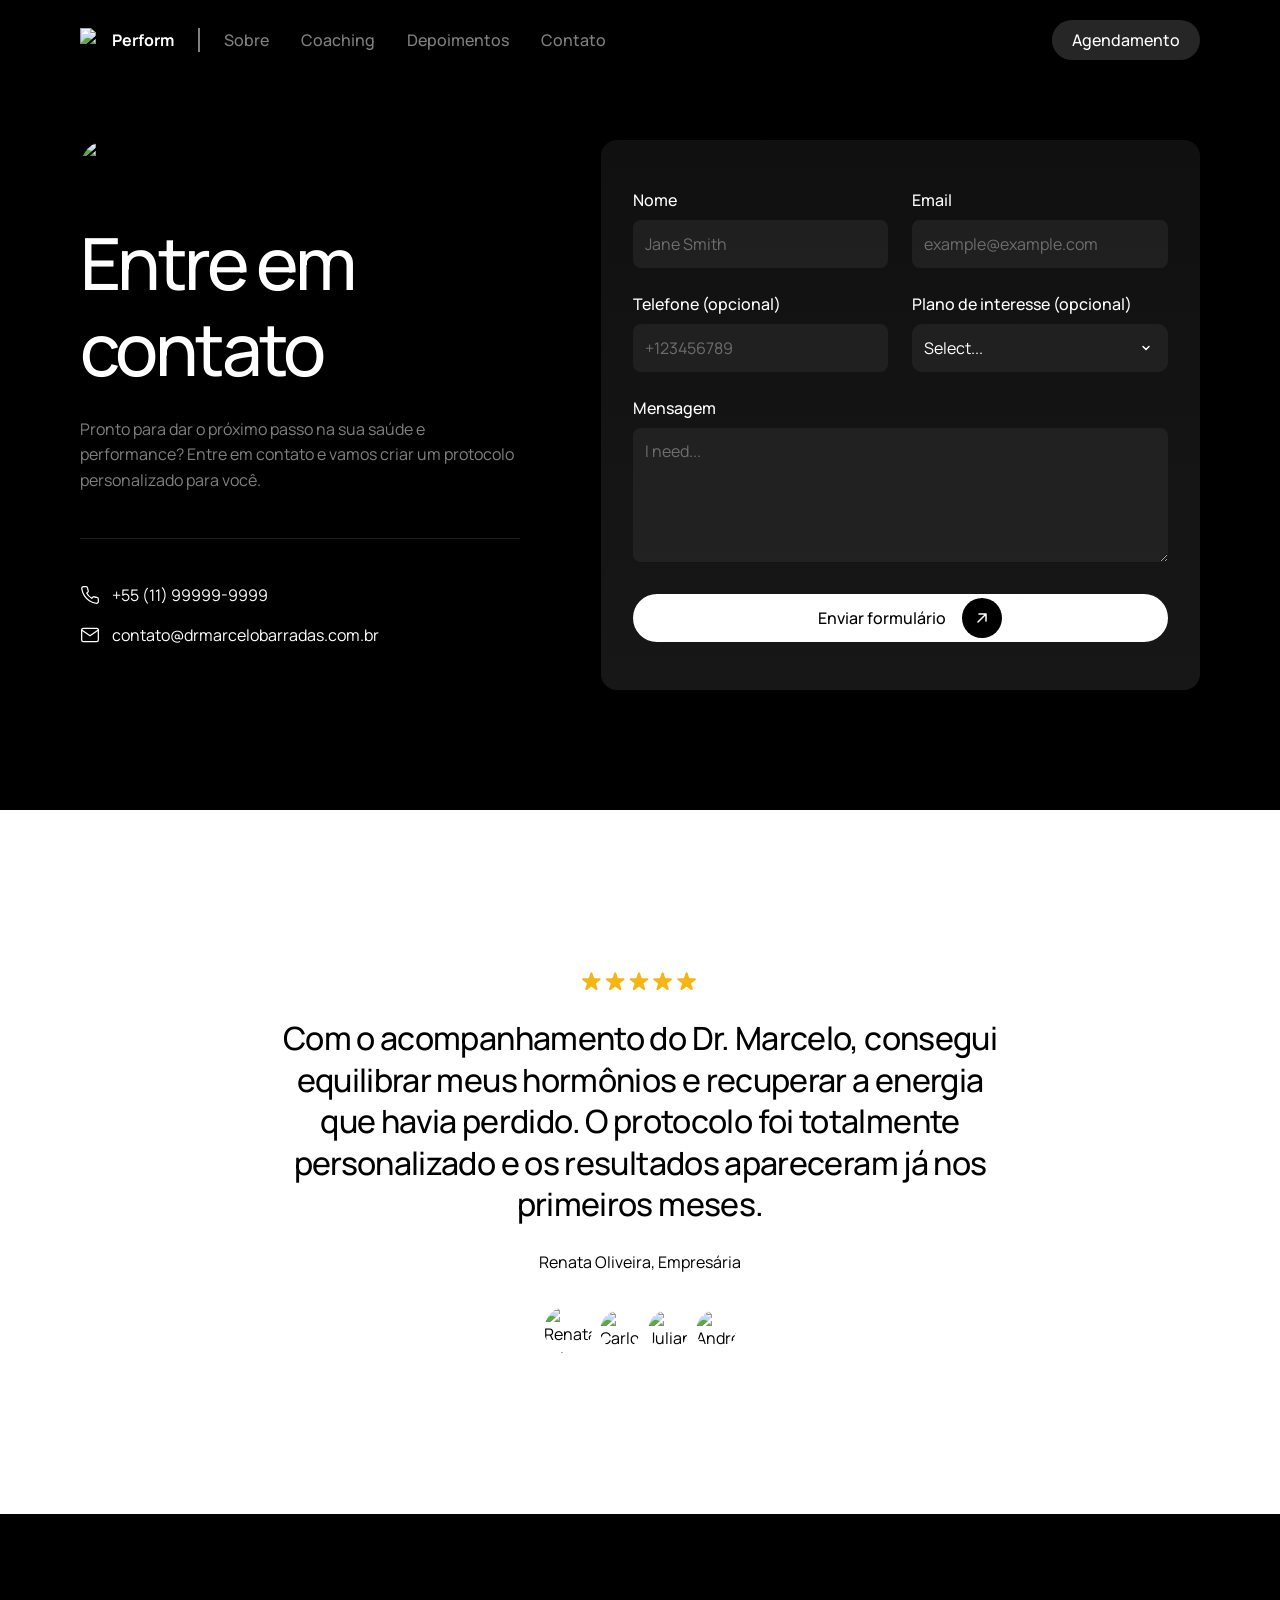
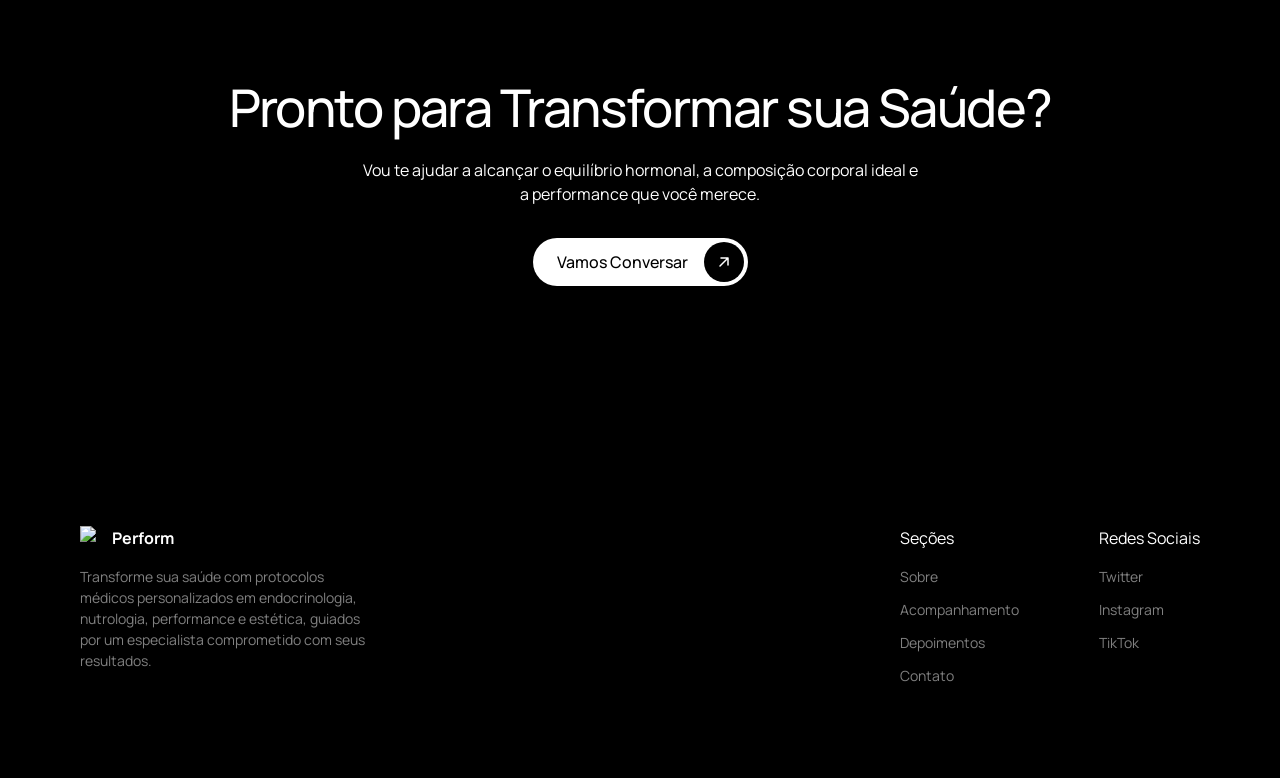
==== contact.html @ 274c42bf "Initial commit: Perform medical site Site do Dr. Marcelo Barradas - endocrinologia, nutrologia, perf" ====
<!DOCTYPE html>
<html lang="pt-BR">
<head>
  <meta charset="UTF-8">
  <meta name="viewport" content="width=device-width, initial-scale=1.0">
  <title>Contato - Perform</title>
  <link rel="preconnect" href="https://fonts.googleapis.com">
  <link rel="preconnect" href="https://fonts.gstatic.com" crossorigin>
  <link href="https://fonts.googleapis.com/css2?family=Bebas+Neue&family=Manrope:wght@400;500;700&display=swap" rel="stylesheet">
  <link rel="stylesheet" href="css/styles.css">
</head>
<body>

<!-- ===== NAVIGATION ===== -->
<nav class="navbar">
  <div class="container">
    <div class="nav-left">
      <a href="/" class="nav-logo">
        <img src="https://framerusercontent.com/images/cdaAn72GBEIGezJT7rvyjC8LU.png" alt="Perform">
        <span>Perform</span>
      </a>
      <div class="nav-separator"></div>
      <div class="nav-links">
        <a href="/#about">Sobre</a>
        <a href="/#coaching">Coaching</a>
        <a href="/#reviews">Depoimentos</a>
        <a href="/contact#hero">Contato</a>
      </div>
    </div>
    <div class="nav-right">
      <a href="https://api.whatsapp.com/send/?phone=5581992666767&text=Ol%C3%A1%2C+gostaria+de+mais+informa%C3%A7%C3%B5es&type=phone_number&app_absent=0&utm_source=ig" class="btn-secondary" target="_blank">Agendamento</a>
      <div class="hamburger" id="hamburger">
        <span></span><span></span><span></span>
      </div>
    </div>
  </div>
</nav>

<!-- Mobile Nav -->
<div class="mobile-nav" id="mobileNav">
  <a href="/#about" class="mobile-link">Sobre</a>
  <a href="/#coaching" class="mobile-link">Coaching</a>
  <a href="/#reviews" class="mobile-link">Depoimentos</a>
  <a href="/contact#hero" class="mobile-link">Contato</a>
  <a href="https://api.whatsapp.com/send/?phone=5581992666767&text=Ol%C3%A1%2C+gostaria+de+mais+informa%C3%A7%C3%B5es&type=phone_number&app_absent=0&utm_source=ig" class="btn-dark" target="_blank">
    Agendamento
    <span class="btn-icon">
      <svg viewBox="0 0 16 16" fill="none"><path d="M4 12L12 4M12 4H5M12 4V11" stroke="currentColor" stroke-width="1.5" stroke-linecap="round" stroke-linejoin="round"/></svg>
    </span>
  </a>
</div>

<!-- ===== CONTACT HERO ===== -->
<section class="contact-hero" id="hero">
  <div class="container">
    <div class="contact-left">
      <div class="contact-avatar">
        <img src="media/dr-marcelo.png" alt="Dr. Marcelo Barradas">
      </div>
      <h1 class="contact-title">Entre em contato</h1>
      <p class="contact-desc">Pronto para dar o próximo passo na sua saúde e performance? Entre em contato e vamos criar um protocolo personalizado para você.</p>
      <div class="contact-divider"></div>
      <div class="contact-info">
        <div class="contact-info-item">
          <svg width="20" height="20" viewBox="0 0 24 24" fill="none"><path d="M22 16.92v3a2 2 0 01-2.18 2 19.79 19.79 0 01-8.63-3.07 19.5 19.5 0 01-6-6 19.79 19.79 0 01-3.07-8.67A2 2 0 014.11 2h3a2 2 0 012 1.72c.127.96.361 1.903.7 2.81a2 2 0 01-.45 2.11L8.09 9.91a16 16 0 006 6l1.27-1.27a2 2 0 012.11-.45c.907.339 1.85.573 2.81.7A2 2 0 0122 16.92z" stroke="currentColor" stroke-width="1.5" stroke-linecap="round" stroke-linejoin="round"/></svg>
          <span>+55 (11) 99999-9999</span>
        </div>
        <div class="contact-info-item">
          <svg width="20" height="20" viewBox="0 0 24 24" fill="none"><path d="M4 4h16c1.1 0 2 .9 2 2v12c0 1.1-.9 2-2 2H4c-1.1 0-2-.9-2-2V6c0-1.1.9-2 2-2z" stroke="currentColor" stroke-width="1.5" stroke-linecap="round" stroke-linejoin="round"/><polyline points="22,6 12,13 2,6" stroke="currentColor" stroke-width="1.5" stroke-linecap="round" stroke-linejoin="round"/></svg>
          <span>contato@drmarcelobarradas.com.br</span>
        </div>
      </div>
    </div>
    <div class="contact-right">
      <form class="contact-form" onsubmit="event.preventDefault()">
        <div class="form-row">
          <div class="form-group">
            <label>Nome</label>
            <input type="text" placeholder="Jane Smith">
          </div>
          <div class="form-group">
            <label>Email</label>
            <input type="email" placeholder="example@example.com">
          </div>
        </div>
        <div class="form-row">
          <div class="form-group">
            <label>Telefone (opcional)</label>
            <input type="tel" placeholder="+123456789">
          </div>
          <div class="form-group">
            <label>Plano de interesse (opcional)</label>
            <select>
              <option value="" disabled selected>Select...</option>
              <option value="saude">Saúde</option>
              <option value="performance">Performance</option>
              <option value="estetica">Estética</option>
            </select>
          </div>
        </div>
        <div class="form-group full">
          <label>Mensagem</label>
          <textarea placeholder="I need..." rows="5"></textarea>
        </div>
        <button type="submit" class="btn-primary btn-form">
          Enviar formulário
          <span class="btn-icon">
            <svg viewBox="0 0 16 16" fill="none"><path d="M4 12L12 4M12 4H5M12 4V11" stroke="currentColor" stroke-width="1.5" stroke-linecap="round" stroke-linejoin="round"/></svg>
          </span>
        </button>
      </form>
    </div>
  </div>
</section>

<!-- ===== TESTIMONIALS ===== -->
<section class="testimonials" id="reviews">
  <div class="testimonial-wrapper">
    <div class="testimonial-inner fade-in">
      <div class="testimonial-top">
        <div class="testimonial-stars">
          <svg viewBox="0 0 118 24" width="118" height="24"><path d="M 11.351 2.927 C 11.052 2.006 9.748 2.006 9.449 2.927 L 7.93 7.601 C 7.796 8.013 7.413 8.291 6.98 8.291 L 2.065 8.291 C 1.096 8.291 0.694 9.531 1.477 10.101 L 5.453 12.989 C 5.803 13.244 5.95 13.695 5.816 14.107 L 4.298 18.781 C 3.998 19.703 5.053 20.469 5.836 19.899 L 9.812 17.011 C 10.163 16.756 10.637 16.756 10.988 17.011 L 14.964 19.899 C 15.747 20.469 16.802 19.702 16.502 18.781 L 14.984 14.107 C 14.85 13.695 14.997 13.244 15.347 12.989 L 19.323 10.101 C 20.106 9.531 19.704 8.291 18.735 8.291 L 13.821 8.291 C 13.388 8.291 13.004 8.013 12.87 7.601 Z M 35.151 2.927 C 34.852 2.006 33.548 2.006 33.249 2.927 L 31.73 7.601 C 31.596 8.013 31.213 8.291 30.78 8.291 L 25.865 8.291 C 24.896 8.291 24.494 9.531 25.277 10.101 L 29.253 12.989 C 29.603 13.244 29.75 13.695 29.616 14.107 L 28.098 18.781 C 27.798 19.703 28.853 20.469 29.636 19.899 L 33.612 17.011 C 33.963 16.756 34.437 16.756 34.788 17.011 L 38.764 19.899 C 39.547 20.469 40.602 19.702 40.302 18.781 L 38.784 14.107 C 38.65 13.695 38.797 13.244 39.147 12.989 L 43.123 10.101 C 43.906 9.531 43.504 8.291 42.535 8.291 L 37.621 8.291 C 37.188 8.291 36.804 8.013 36.67 7.601 Z M 58.951 2.927 C 58.651 2.006 57.348 2.006 57.049 2.927 L 55.53 7.601 C 55.396 8.013 55.013 8.292 54.58 8.292 L 49.665 8.292 C 48.696 8.292 48.294 9.532 49.077 10.102 L 53.053 12.99 C 53.403 13.245 53.55 13.696 53.416 14.108 L 51.898 18.781 C 51.598 19.703 52.653 20.469 53.436 19.899 L 57.412 17.011 C 57.763 16.756 58.237 16.756 58.588 17.011 L 62.564 19.899 C 63.347 20.469 64.402 19.702 64.102 18.781 L 62.584 14.108 C 62.45 13.696 62.597 13.245 62.947 12.99 L 66.923 10.102 C 67.706 9.532 67.304 8.292 66.335 8.292 L 61.421 8.292 C 60.988 8.292 60.604 8.013 60.47 7.601 Z M 82.551 2.927 C 82.251 2.006 80.948 2.006 80.649 2.927 L 79.13 7.601 C 78.996 8.013 78.613 8.292 78.18 8.292 L 73.265 8.292 C 72.296 8.292 71.894 9.532 72.677 10.102 L 76.653 12.99 C 77.003 13.245 77.15 13.696 77.016 14.108 L 75.498 18.781 C 75.198 19.703 76.253 20.469 77.036 19.899 L 81.012 17.011 C 81.363 16.756 81.837 16.756 82.188 17.011 L 86.164 19.899 C 86.947 20.469 88.002 19.702 87.702 18.781 L 86.184 14.108 C 86.05 13.696 86.197 13.245 86.547 12.99 L 90.523 10.102 C 91.306 9.532 90.904 8.292 89.935 8.292 L 85.021 8.292 C 84.588 8.292 84.204 8.013 84.07 7.601 Z M 106.551 2.927 C 106.252 2.006 104.948 2.006 104.649 2.927 L 103.13 7.601 C 102.996 8.013 102.612 8.291 102.179 8.291 L 97.265 8.291 C 96.296 8.291 95.894 9.531 96.677 10.101 L 100.653 12.989 C 101.003 13.244 101.15 13.695 101.016 14.107 L 99.498 18.781 C 99.198 19.703 100.253 20.469 101.036 19.899 L 105.012 17.011 C 105.363 16.756 105.837 16.756 106.188 17.011 L 110.164 19.899 C 110.947 20.469 112.002 19.702 111.702 18.781 L 110.184 14.107 C 110.05 13.695 110.197 13.244 110.547 12.989 L 114.523 10.101 C 115.306 9.531 114.904 8.291 113.935 8.291 L 109.021 8.291 C 108.588 8.291 108.204 8.013 108.07 7.601 Z" fill="var(--gold)"/></svg>
        </div>
        <p class="testimonial-quote" id="testimonialQuote">Com o acompanhamento do Dr. Marcelo, consegui equilibrar meus hormônios e recuperar a energia que havia perdido. O protocolo foi totalmente personalizado e os resultados apareceram já nos primeiros meses.</p>
        <p class="testimonial-author-text" id="testimonialAuthor">Renata Oliveira, Empresária</p>
      </div>
      <div class="testimonial-avatars">
        <div class="testimonial-avatar active" data-index="0">
          <img src="https://framerusercontent.com/images/CD3L3PqkdrNUHs06U58RQxOMo.png" alt="Renata Oliveira">
        </div>
        <div class="testimonial-avatar" data-index="1">
          <img src="https://framerusercontent.com/images/jwidccx1HGr0Ikx3zmSAJdtBOU.png" alt="Carlos Mendes">
        </div>
        <div class="testimonial-avatar" data-index="2">
          <img src="https://framerusercontent.com/images/aIX32saaQEM73IN2MQsuknbz4Fw.png" alt="Juliana Costa">
        </div>
        <div class="testimonial-avatar" data-index="3">
          <img src="https://framerusercontent.com/images/x3RmbAAY64fTviZGAdyQxDzLTJI.png" alt="André Silva">
        </div>
      </div>
    </div>
  </div>
</section>

<!-- ===== CTA ===== -->
<section class="cta">
  <div class="cta-bg"></div>
  <div class="cta-overlay"></div>
  <div class="cta-content container fade-in">
    <div class="cta-text">
      <h2 class="h2">Pronto para Transformar sua Saúde?</h2>
      <p class="paragraph" style="color: var(--white)">Vou te ajudar a alcançar o equilíbrio hormonal, a composição corporal ideal e a performance que você merece.</p>
    </div>
    <a href="/contact#hero" class="btn-primary">
      Vamos Conversar
      <span class="btn-icon">
        <svg viewBox="0 0 16 16" fill="none"><path d="M4 12L12 4M12 4H5M12 4V11" stroke="currentColor" stroke-width="1.5" stroke-linecap="round" stroke-linejoin="round"/></svg>
      </span>
    </a>
  </div>
</section>

<!-- ===== FOOTER ===== -->
<footer class="footer">
  <div class="container">
    <div class="footer-left">
      <div class="footer-logo">
        <img src="https://framerusercontent.com/images/cdaAn72GBEIGezJT7rvyjC8LU.png" alt="Perform">
        <span>Perform</span>
      </div>
      <p class="footer-desc">Transforme sua saúde com protocolos médicos personalizados em endocrinologia, nutrologia, performance e estética, guiados por um especialista comprometido com seus resultados.</p>
    </div>
    <div class="footer-right">
      <div class="footer-col">
        <h4>Seções</h4>
        <a href="/#about">Sobre</a>
        <a href="/#coaching">Acompanhamento</a>
        <a href="/#reviews">Depoimentos</a>
        <a href="/contact#hero">Contato</a>
      </div>
      <div class="footer-col">
        <h4>Redes Sociais</h4>
        <a href="https://x.com" target="_blank">Twitter</a>
        <a href="https://instagram.com" target="_blank">Instagram</a>
        <a href="https://tiktok.com" target="_blank">TikTok</a>
      </div>
    </div>
  </div>
</footer>

<script src="js/script.js"></script>
</body>
</html>
---- css/styles.css ----
/* ===== RESET & BASE ===== */
*, *::before, *::after { margin: 0; padding: 0; box-sizing: border-box; }
html { scroll-behavior: smooth; -webkit-font-smoothing: antialiased; -moz-osx-font-smoothing: grayscale; }
body { font-family: 'Manrope', sans-serif; font-weight: 400; font-size: 16px; line-height: 1.5; color: #000; background: #fff; overflow-x: hidden; }
a { text-decoration: none; color: inherit; }
ul, ol { list-style: none; }
img { max-width: 100%; display: block; }
button { border: none; background: none; cursor: pointer; font-family: inherit; }

/* ===== TYPOGRAPHY ===== */
.h1 { font-weight: 500; font-size: 72px; line-height: 1.2em; letter-spacing: -0.05em; }
.h2 { font-weight: 500; font-size: 52px; line-height: 1.3em; letter-spacing: -0.03em; text-align: center; }
.h3 { font-weight: 500; font-size: 32px; line-height: 1.3em; letter-spacing: -0.03em; }
.h3-sm { font-weight: 500; font-size: 20px; line-height: 1.4em; letter-spacing: -0.02em; }
.paragraph { font-weight: 400; font-size: 16px; line-height: 1.5em; }
.paragraph-sm { font-weight: 400; font-size: 14px; line-height: 1.5em; }
.btn-text { font-weight: 500; font-size: 16px; line-height: 1.5em; }
.logo-text { font-weight: 700; font-size: 16px; line-height: 1.5em; }
.stat-number { font-family: 'Bebas Neue', sans-serif; font-weight: 400; font-size: 72px; line-height: 1em; letter-spacing: -0.03em; }

/* ===== COLOR VARIABLES ===== */
:root {
  --black: #000;
  --white: #fff;
  --gold: rgb(245, 182, 20);
  --white-50: rgba(255, 255, 255, 0.5);
  --black-50: rgba(0, 0, 0, 0.5);
  --very-light-grey: rgb(234, 234, 234);
  --almost-white: rgb(245, 245, 245);
  --light-grey: rgb(153, 153, 153);
  --medium-grey: rgb(102, 102, 102);
}

/* ===== CONTAINER ===== */
.container { max-width: 1120px; margin: 0 auto; width: 100%; }

/* ===== BUTTONS ===== */
.btn-primary {
  display: inline-flex; align-items: center; gap: 16px;
  background: var(--white); color: var(--black);
  border-radius: 24px; height: 48px; padding: 0 4px 0 24px;
  font-weight: 500; font-size: 16px; line-height: 1.5; white-space: nowrap;
  overflow: hidden; transition: background 0.3s ease;
}
.btn-primary:hover { background: rgb(223, 223, 223); }
.btn-primary .btn-icon {
  width: 40px; height: 40px; border-radius: 50%;
  background: var(--black); display: flex; align-items: center; justify-content: center;
}
.btn-primary .btn-icon svg { width: 16px; height: 16px; transition: transform 0.3s ease; }
.btn-primary .btn-icon svg path { stroke: var(--white); }
.btn-primary:hover .btn-icon svg { transform: translate(2px, -2px); }

.btn-dark {
  display: inline-flex; align-items: center; gap: 16px;
  background: var(--black); color: var(--white);
  border-radius: 24px; height: 48px; padding: 0 4px 0 24px;
  font-weight: 500; font-size: 16px; line-height: 1.5; white-space: nowrap;
  overflow: hidden; transition: background 0.3s ease;
}
.btn-dark:hover { background: rgb(51, 51, 51); }
.btn-dark .btn-icon {
  width: 40px; height: 40px; border-radius: 50%;
  background: var(--white); display: flex; align-items: center; justify-content: center;
}
.btn-dark .btn-icon svg { width: 16px; height: 16px; transition: transform 0.3s ease; }
.btn-dark .btn-icon svg path { stroke: var(--black); }
.btn-dark:hover .btn-icon svg { transform: translate(2px, -2px); }

.btn-coaching {
  display: inline-flex; align-items: center; gap: 16px;
  background: rgb(242, 242, 242); color: var(--black);
  border-radius: 24px; height: 48px; padding: 0 4px 0 24px;
  font-weight: 500; font-size: 16px; line-height: 1.5; white-space: nowrap;
  overflow: hidden; transition: background 0.3s ease;
}
.btn-coaching:hover { background: rgb(223, 223, 223); }
.btn-coaching .btn-icon {
  width: 40px; height: 40px; border-radius: 50%;
  background: var(--black); display: flex; align-items: center; justify-content: center;
}
.btn-coaching .btn-icon svg { width: 16px; height: 16px; color: var(--white); transition: transform 0.3s ease; }
.btn-coaching:hover .btn-icon svg { transform: translate(2px, -2px); }

.btn-secondary {
  display: inline-flex; align-items: center; justify-content: center;
  background: rgba(255, 255, 255, 0.15); border: none; border-radius: 24px;
  height: 40px; padding: 0 20px;
  color: var(--white); font-weight: 500; font-size: 16px; line-height: 1.5;
  overflow: hidden; transition: background 0.3s ease;
}
.btn-secondary:hover { background: rgba(255, 255, 255, 0.25); }

/* ===== NAVIGATION ===== */
.navbar {
  position: fixed; top: 0; left: 0; width: 100%; z-index: 1000;
  padding: 20px 40px; transition: background 0.3s;
}
.navbar.scrolled { background: rgba(0,0,0,0.85); backdrop-filter: blur(10px); }
.navbar .container { display: flex; align-items: center; justify-content: space-between; }
.nav-left { display: flex; align-items: center; gap: 24px; }
.nav-logo { display: flex; align-items: center; gap: 8px; }
.nav-logo img { width: 24px; height: 24px; }
.nav-logo span { font-weight: 700; font-size: 16px; color: var(--white); }
.nav-links { display: flex; align-items: center; gap: 32px; }
.nav-links a { color: var(--white-50); font-weight: 500; font-size: 16px; transition: color 0.2s; }
.nav-links a:hover { color: var(--white); }
.nav-separator { width: 2px; height: 24px; background: var(--white-50); }
.nav-right { display: flex; align-items: center; gap: 24px; }
.hamburger { display: none; flex-direction: column; gap: 6px; width: 24px; cursor: pointer; }
.hamburger span { display: block; height: 2px; background: var(--white); border-radius: 2px; transition: transform 0.3s, opacity 0.3s; }

/* ===== HERO SECTION ===== */
.hero {
  position: relative; min-height: 100vh; min-height: 800px;
  display: flex; align-items: flex-end; padding: 0 40px 80px 40px;
  overflow: hidden;
}
.hero-bg {
  position: absolute; inset: 0; z-index: 0;
}
.hero-video {
  width: 100%; height: 100%; object-fit: cover;
  transform: scale(1.05);
}
.hero-video.animate { transform: scale(1); transition: transform 2s cubic-bezier(0.12, 0.23, 0.5, 1); }
.hero-overlay {
  position: absolute; inset: 0;
  background: linear-gradient(180deg, rgba(0,0,0,0.5) 0%, rgba(0,0,0,0.8) 100%);
}
.hero-content {
  position: relative; z-index: 1; width: 100%; max-width: 1120px; margin: 0 auto;
  display: flex; flex-direction: column; gap: 64px;
}
.hero-text { max-width: 544px; display: flex; flex-direction: column; gap: 24px; }
.hero-subtitle { color: var(--white); font-weight: 500; font-size: 16px; line-height: 1.5; display: flex; align-items: center; gap: 16px; }
.hero-dash { display: inline-block; width: 48px; height: 2px; background: var(--white); flex-shrink: 0; }
.hero-title { color: var(--white); font-family: 'Bebas Neue', sans-serif; text-transform: uppercase; }
.hero-desc { color: var(--white-50); font-weight: 400; font-size: 16px; line-height: 1.5; }
.hero-reviews { display: flex; flex-direction: column; align-items: flex-start; gap: 8px; border-left: 2px solid var(--gold); padding-left: 16px; }
.hero-stars { display: flex; gap: 2px; }
.hero-stars svg { width: 16px; height: 16px; fill: var(--gold); }
.hero-reviews-text { color: var(--white-50); font-size: 14px; }

/* Hero entrance animations */
.hero-anim { opacity: 0.001; transform: translateY(20px); }
.hero-anim.visible {
  opacity: 1; transform: translateY(0);
  transition: opacity 0.5s cubic-bezier(0.44, 0, 0.56, 1), transform 0.5s cubic-bezier(0.44, 0, 0.56, 1);
}

/* ===== TRUST SECTION ===== */
.trust { padding: 120px 40px 100px 40px; }
.trust .container { display: flex; flex-direction: column; gap: 82px; max-width: 1120px; }
.trust-row { display: flex; gap: 13px; align-items: center; justify-content: center; }
.trust-image { flex: 0 0 625px; border-radius: 16px; overflow: hidden; }
.trust-image img { width: 100%; height: auto; }
.trust-text { flex: 0 0 auto; max-width: 430px; display: flex; flex-direction: column; justify-content: center; }
.trust-heading {
  font-family: 'Manrope', sans-serif;
  font-size: 32px;
  font-weight: 500;
  line-height: 1.3em;
  letter-spacing: -0.03em;
  color: var(--black);
}
.trust-heading .gradient-text {
  display: inline-block;
  background-image: linear-gradient(0deg, rgb(0, 0, 0) 0%, rgba(0, 0, 0, 0) 204%);
  -webkit-background-clip: text;
  -webkit-text-fill-color: transparent;
  background-clip: text;
}
.trust-author {
  font-family: 'Manrope', sans-serif;
  font-size: 16px;
  font-weight: 500;
  color: var(--black);
  margin-top: 16px;
  opacity: 0.6;
}
.stats-grid {
  display: grid;
  grid-template-columns: repeat(4, 1fr);
  gap: 64px;
  width: 100%;
}
.stat-item {
  display: flex;
  flex-direction: column;
  gap: 4px;
  position: relative;
  padding-top: 48px;
}
.stat-item::after {
  content: "";
  display: block;
  position: absolute;
  top: 0;
  left: 0;
  right: 0;
  height: 0;
  border-top: 2px solid rgb(225, 225, 225);
}
.stat-item .stat-number { color: var(--black); }
.stat-item .stat-label { color: var(--light-grey); font-size: 14px; font-weight: 400; }

/* ===== COACHING SECTION ===== */
.coaching { padding: 100px 40px 40px 40px; }
.coaching-header { text-align: center; margin-bottom: 64px; }
.coaching-header .h2 { margin-bottom: 16px; }
.coaching-header p { color: var(--medium-grey); max-width: 560px; margin: 0 auto; text-align: center; }
.coaching-cards { display: flex; flex-direction: column; gap: 100px; }
.coaching-card {
  position: sticky; top: 32px;
  background: var(--white); border-radius: 32px; padding: 16px;
  box-shadow: 0 4px 32px rgba(0, 0, 0, 0.05);
  display: flex; gap: 64px; align-items: stretch;
}
.coaching-card-img { flex: 1; border-radius: 24px; overflow: hidden; position: relative; }
.coaching-card-img img { position: absolute; top: 0; left: 0; width: 100%; height: 100%; object-fit: cover; }
.coaching-card-content {
  flex: 1; display: flex; flex-direction: column; justify-content: center;
  padding: 64px 0px; gap: 40px; align-items: flex-start;
}
.coaching-card-top { display: flex; flex-direction: column; gap: 8px; }
.coaching-card-top .label { color: var(--light-grey); font-size: 14px; }
.coaching-card-top .h3 { color: var(--black); }
.coaching-features { display: flex; flex-direction: column; gap: 16px; }
.coaching-feature {
  display: flex; align-items: center; gap: 12px;
  font-size: 16px; color: var(--black);
}
.coaching-feature .check-icon {
  width: 20px; height: 20px; flex-shrink: 0;
  display: flex; align-items: center; justify-content: center;
}
.coaching-feature .check-icon svg { width: 100%; height: 100%; }

/* ===== TESTIMONIALS SECTION ===== */
.testimonials {
  padding: 160px 40px; display: flex; flex-direction: column; align-items: center;
  background: var(--white);
}
.testimonial-wrapper {
  max-width: 1120px; width: 100%; display: flex; justify-content: center;
}
.testimonial-inner {
  width: 736px; max-width: 100%; display: flex; flex-direction: column;
  align-items: center; gap: 32px;
}
.testimonial-top {
  display: flex; flex-direction: column; align-items: center; gap: 24px; width: 100%;
}
.testimonial-stars { line-height: 0; }
.testimonial-stars svg { display: block; }
.testimonial-quote {
  font-weight: 500; font-size: 32px; line-height: 1.3em; letter-spacing: -0.02em;
  color: var(--black); text-align: center; margin: 0;
  transition: opacity 0.3s;
}
.testimonial-author-text {
  font-size: 16px; font-weight: 400; color: var(--black); text-align: center;
  transition: opacity 0.3s;
}
.testimonial-avatars {
  display: flex; flex-direction: row; gap: 8px; justify-content: center; align-items: center;
}
.testimonial-avatar {
  cursor: pointer; border-radius: 50%; overflow: hidden;
  transition: width 0.3s, height 0.3s;
  width: 40px; height: 40px;
}
.testimonial-avatar img {
  width: 100%; height: 100%; border-radius: 50%; object-fit: cover;
  display: block;
}
.testimonial-avatar.active { width: 48px; height: 48px; }

/* ===== ABOUT SECTION ===== */
.about { padding: 100px 40px 60px 40px; background: var(--black); }
.about .container { display: grid; grid-template-columns: 544px 544px; gap: 32px; max-width: 1120px; margin: 0 auto; }
.about-left { display: flex; flex-direction: column; }
.about-block {
  min-height: 80vh; display: flex; flex-direction: column; justify-content: center;
  padding-bottom: 100px;
}
.about-text {
  font-size: 32px; font-weight: 500; color: var(--white);
  line-height: 1.3em; letter-spacing: -0.02em; margin: 0;
}
.about-right {
  position: sticky; top: 0; height: 100vh;
  display: flex; align-items: center; justify-content: center;
  padding: 32px 0 32px 96px;
}
.about-images { position: relative; width: 100%; height: 0; padding-bottom: 125%; }
.about-images img {
  position: absolute; width: 100%; height: 100%; object-fit: cover; border-radius: 16px;
  transition: opacity 0.6s ease;
}
.about-images img.img-a { z-index: 3; }
.about-images img.img-b { z-index: 2; }
.about-images img.img-c { z-index: 1; }
.about-images img.hidden { opacity: 0; }

/* ===== FAQ SECTION ===== */
.faq { padding: 160px 40px; display: flex; flex-direction: column; align-items: center; }
.faq .container { display: flex; flex-direction: column; align-items: center; }
.faq .label { color: var(--medium-grey); font-size: 16px; font-weight: 400; margin-bottom: 16px; }
.faq .h2 { margin-bottom: 64px; text-align: center; }
.faq-list { max-width: 736px; margin: 0 auto; display: flex; flex-direction: column; gap: 8px; }
.faq-item { border-bottom: 1px solid var(--very-light-grey); padding: 24px 0; }
.faq-question {
  display: flex; align-items: center; justify-content: space-between;
  cursor: pointer; gap: 16px; width: 100%;
}
.faq-question .h3-sm { flex: 1; text-align: left; }
.faq-icon {
  width: 32px; height: 32px; flex-shrink: 0;
  background: var(--almost-white); border-radius: 8px;
  display: flex; align-items: center; justify-content: center;
  position: relative;
}
.faq-icon .line-h, .faq-icon .line-v {
  position: absolute; background: var(--black); border-radius: 1px;
}
.faq-icon .line-h { width: 14px; height: 2px; }
.faq-icon .line-v { width: 2px; height: 14px; transition: transform 0.3s; }
.faq-item.open .faq-icon .line-v { transform: rotate(90deg); }
.faq-answer {
  max-height: 0; overflow: hidden; transition: max-height 0.4s ease, padding 0.4s ease;
}
.faq-item.open .faq-answer { max-height: 300px; padding-top: 16px; }
.faq-answer p { color: var(--medium-grey); font-size: 14px; line-height: 1.5; }

/* ===== CTA SECTION ===== */
.cta {
  padding: 160px 40px; position: relative; overflow: hidden;
  background: var(--black); text-align: center;
}
.cta-bg {
  position: absolute; inset: 0;
  background-image: url('https://framerusercontent.com/images/jvdVI7oW19QcgbXleKvE8w4qg.png');
  background-size: cover; background-position: center;
}
.cta-overlay { position: absolute; inset: 0; background: rgba(0,0,0,0.6); }
.cta-content { position: relative; z-index: 1; display: flex; flex-direction: column; align-items: center; gap: 32px; }
.cta-text { display: flex; flex-direction: column; align-items: center; gap: 16px; }
.cta-text .h2 { color: var(--white); }
.cta-text p { color: var(--white); max-width: 560px; text-align: center; }

/* ===== FOOTER ===== */
.footer { background: var(--black); padding: 80px 40px; }
.footer .container { display: flex; justify-content: space-between; align-items: flex-start; }
.footer-left { display: flex; flex-direction: column; gap: 16px; max-width: 300px; }
.footer-logo { display: flex; align-items: center; gap: 8px; }
.footer-logo img { width: 24px; height: 24px; }
.footer-logo span { font-weight: 700; font-size: 16px; color: var(--white); }
.footer-desc { color: var(--white-50); font-size: 14px; line-height: 1.5; }
.footer-credit { color: var(--white-50); font-size: 14px; }
.footer-credit a { color: var(--white); text-decoration: none; }
.footer-right { display: flex; gap: 80px; }
.footer-col h4 { color: var(--white); font-weight: 400; font-size: 16px; margin-bottom: 16px; }
.footer-col a { display: block; color: var(--white-50); font-size: 14px; margin-bottom: 12px; transition: color 0.2s; }
.footer-col a:hover { color: var(--white); }

/* ===== CONTACT PAGE ===== */
.contact-hero {
  background: var(--black);
  padding: 140px 40px 120px 40px;
}
.contact-hero .container {
  display: grid;
  grid-template-columns: 1fr 1.3fr;
  gap: 60px;
  align-items: start;
}
.contact-left {
  display: flex;
  flex-direction: column;
  gap: 24px;
}
.contact-avatar {
  width: 56px;
  height: 56px;
  border-radius: 50%;
  overflow: hidden;
}
.contact-avatar img {
  width: 100%;
  height: 100%;
  object-fit: cover;
}
.contact-title {
  font-family: 'Manrope', sans-serif;
  font-weight: 500;
  font-size: 72px;
  line-height: 1.2;
  color: var(--white);
  letter-spacing: -0.05em;
}
.contact-desc {
  font-size: 16px;
  line-height: 1.6;
  color: var(--white-50);
  max-width: 440px;
}
.contact-divider {
  width: 100%;
  max-width: 440px;
  height: 1px;
  background: rgba(255,255,255,0.12);
  margin: 20px 0;
}
.contact-info {
  display: flex;
  flex-direction: column;
  gap: 16px;
}
.contact-info-item {
  display: flex;
  align-items: center;
  gap: 12px;
  color: var(--white);
  font-size: 16px;
}
.contact-info-item svg {
  flex-shrink: 0;
  color: var(--white);
}

/* Contact Form */
.contact-form {
  background: linear-gradient(rgba(46,46,46,0.35) 0%, rgba(46,46,46,0.5) 100%);
  border-radius: 16px;
  padding: 48px 32px;
  display: flex;
  flex-direction: column;
  gap: 24px;
}
.form-row {
  display: grid;
  grid-template-columns: 1fr 1fr;
  gap: 24px;
}
.form-group {
  display: flex;
  flex-direction: column;
  gap: 8px;
}
.form-group.full {
  grid-column: 1 / -1;
}
.form-group label {
  font-size: 16px;
  font-weight: 500;
  color: var(--white);
}
.form-group input,
.form-group select,
.form-group textarea {
  background: rgba(46,46,46,0.5);
  border: none;
  border-radius: 8px;
  padding: 12px;
  font-family: 'Manrope', sans-serif;
  font-size: 16px;
  color: var(--white);
  outline: none;
  transition: background 0.2s;
  height: 48px;
  box-sizing: border-box;
}
.form-group input::placeholder,
.form-group textarea::placeholder {
  color: rgba(255,255,255,0.35);
}
.form-group input:focus,
.form-group select:focus,
.form-group textarea:focus {
  background: rgba(46,46,46,0.7);
}
.form-group select {
  appearance: none;
  -webkit-appearance: none;
  background-image: url("data:image/svg+xml,%3Csvg xmlns='http://www.w3.org/2000/svg' width='12' height='12' viewBox='0 0 12 12'%3E%3Cpath d='M3 4.5l3 3 3-3' stroke='%23ffffff' stroke-width='1.5' fill='none' stroke-linecap='round' stroke-linejoin='round'/%3E%3C/svg%3E");
  background-repeat: no-repeat;
  background-position: right 16px center;
  padding-right: 36px;
  cursor: pointer;
}
.form-group select option {
  background: var(--dark-grey);
  color: var(--white);
}
.form-group textarea {
  resize: vertical;
  min-height: 100px;
  height: auto;
}
.form-group select {
  border-radius: 10px;
}
.btn-form {
  width: 100%;
  justify-content: center;
  margin-top: 8px;
  background: var(--white);
  color: var(--black);
}
.btn-form:hover {
  background: rgb(223, 223, 223);
}
.btn-form .btn-icon {
  background: var(--black);
  color: var(--white);
}
.btn-form:hover .btn-icon svg { transform: translate(2px, -2px); }

/* ===== SCROLL ANIMATIONS ===== */
.fade-in {
  opacity: 0; transform: translateY(30px);
  transition: opacity 0.6s ease, transform 0.6s ease;
}
.fade-in.visible { opacity: 1; transform: translateY(0); }

/* ===== RESPONSIVE - TABLET ===== */
@media (max-width: 1199px) {
  .h1 { font-size: 52px; }
  .h2 { font-size: 40px; }
  .stat-number { font-size: 52px; }

  .navbar { padding: 20px 32px; }
  .nav-links { display: none; }
  .nav-separator { display: none; }
  .hamburger { display: flex; }

  .hero { padding: 0 32px 64px 32px; }
  .hero-text { max-width: 480px; }

  .trust { padding: 100px 32px 80px 32px; }
  .trust-row { flex-direction: column; gap: 48px; }
  .trust-image { flex: none; width: 100%; }
  .trust-heading { font-size: 28px; }
  .stats-grid { grid-template-columns: repeat(2, 1fr); gap: 40px; }
  .stat-item { padding-top: 32px; }

  .coaching { padding: 80px 32px 32px 32px; }
  .coaching-cards { gap: 40px; }
  .coaching-card { flex-direction: column; gap: 0; position: relative; top: auto; }
  .coaching-card-img { min-height: 300px; }
  .coaching-card-content { padding: 40px 32px; }

  .testimonials { padding: 120px 32px; }
  .testimonial-quote { font-size: 28px; }
  .about { padding: 80px 32px 48px 32px; }
  .about .container { grid-template-columns: 1fr; }
  .about-right { position: relative; height: auto; padding: 0; margin-bottom: 40px; order: -1; }
  .about-block { min-height: auto; padding-bottom: 60px; }
  .about-text { font-size: 28px; }
  .about-images { padding-bottom: 80%; }

  .faq { padding: 120px 32px; }
  .cta { padding: 120px 32px; }
  .footer { padding: 64px 32px; }

  .contact-hero { padding: 140px 32px 80px 32px; }
  .contact-hero .container { grid-template-columns: 1fr; gap: 48px; }
  .contact-title { font-size: 44px; }
}

/* ===== RESPONSIVE - PHONE ===== */
@media (max-width: 809px) {
  .h1 { font-size: 36px; }
  .h2 { font-size: 32px; }
  .h3 { font-size: 24px; }
  .stat-number { font-size: 40px; }

  .navbar { padding: 20px 20px; }
  .hero { padding: 0 20px 48px 20px; min-height: auto; min-height: 100vh; }
  .hero-content { gap: 40px; }
  .hero-text { max-width: 100%; }

  .trust { padding: 80px 20px 60px 20px; }
  .trust-heading { font-size: 24px; }
  .stats-grid { grid-template-columns: repeat(2, 1fr); gap: 24px; }
  .stat-item { padding-top: 24px; }

  .coaching { padding: 60px 20px 20px 20px; }
  .coaching-cards { gap: 40px; }
  .coaching-card { position: relative; top: auto; border-radius: 24px; }

  .testimonials { padding: 100px 20px; }
  .testimonial-quote { font-size: 22px; }

  .about { padding: 60px 20px 40px 20px; }
  .about-right { padding: 0; }
  .about-text { font-size: 22px; }
  .about-images { padding-bottom: 100%; }

  .faq { padding: 100px 20px; }
  .cta { padding: 100px 20px; }

  .footer { padding: 48px 20px; }
  .footer .container { flex-direction: column; gap: 40px; }
  .footer-right { gap: 40px; }

  .contact-hero { padding: 120px 20px 60px 20px; }
  .contact-title { font-size: 36px; }
  .form-row { grid-template-columns: 1fr; gap: 20px; }
  .contact-form { padding: 28px 20px; }
}

/* ===== MOBILE NAV OVERLAY ===== */
.mobile-nav {
  display: none; position: fixed; top: 0; left: 0; width: 100%; height: 100vh;
  background: var(--white); z-index: 999; padding: 100px 20px 40px 20px;
  flex-direction: column; gap: 24px;
}
.mobile-nav.open { display: flex; }
.mobile-nav a {
  font-weight: 500; font-size: 24px; color: var(--black);
  padding: 12px 0; border-bottom: 1px solid var(--very-light-grey);
}
.mobile-nav .btn-dark { align-self: flex-start; margin-top: 16px; }

/* Hamburger open state */
.hamburger.open span:nth-child(1) { transform: rotate(45deg) translate(5px, 6px); }
.hamburger.open span:nth-child(2) { opacity: 0; }
.hamburger.open span:nth-child(3) { transform: rotate(-45deg) translate(5px, -6px); }
.hamburger.open span { background: var(--black); }
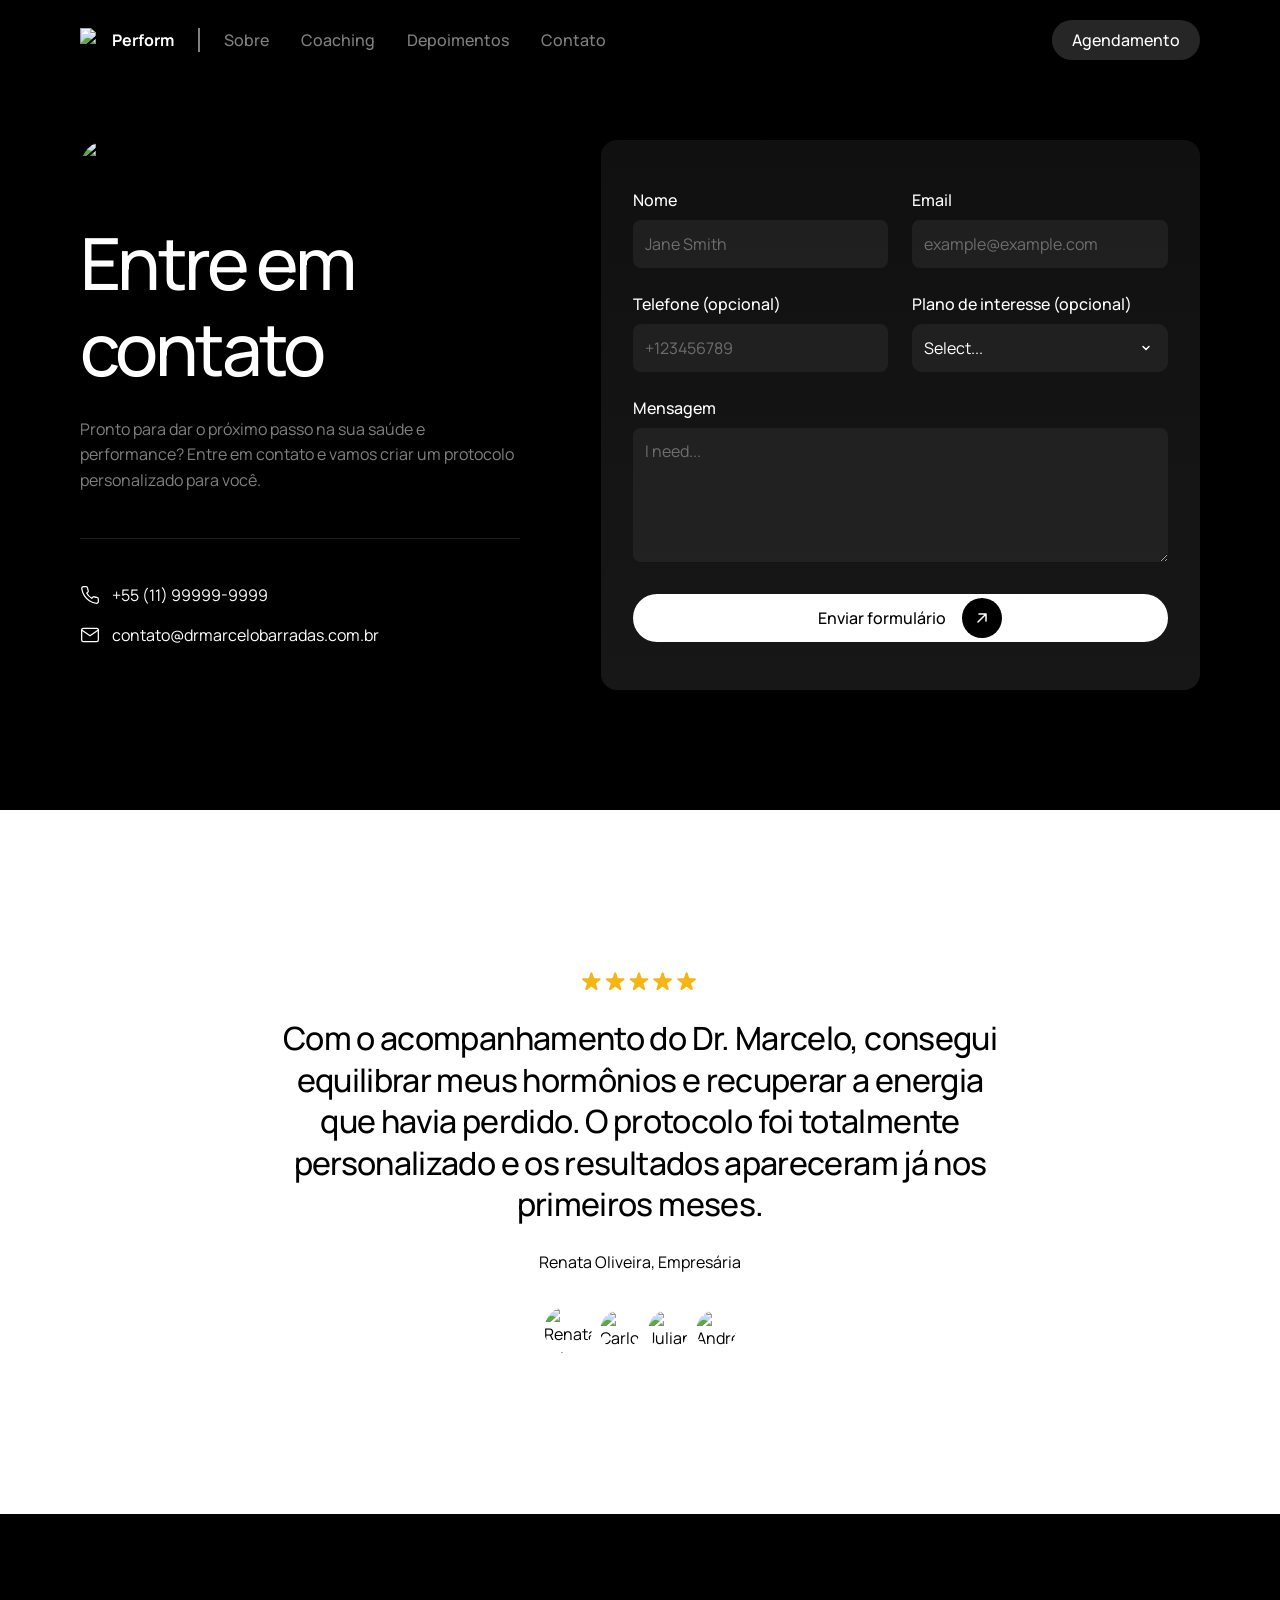
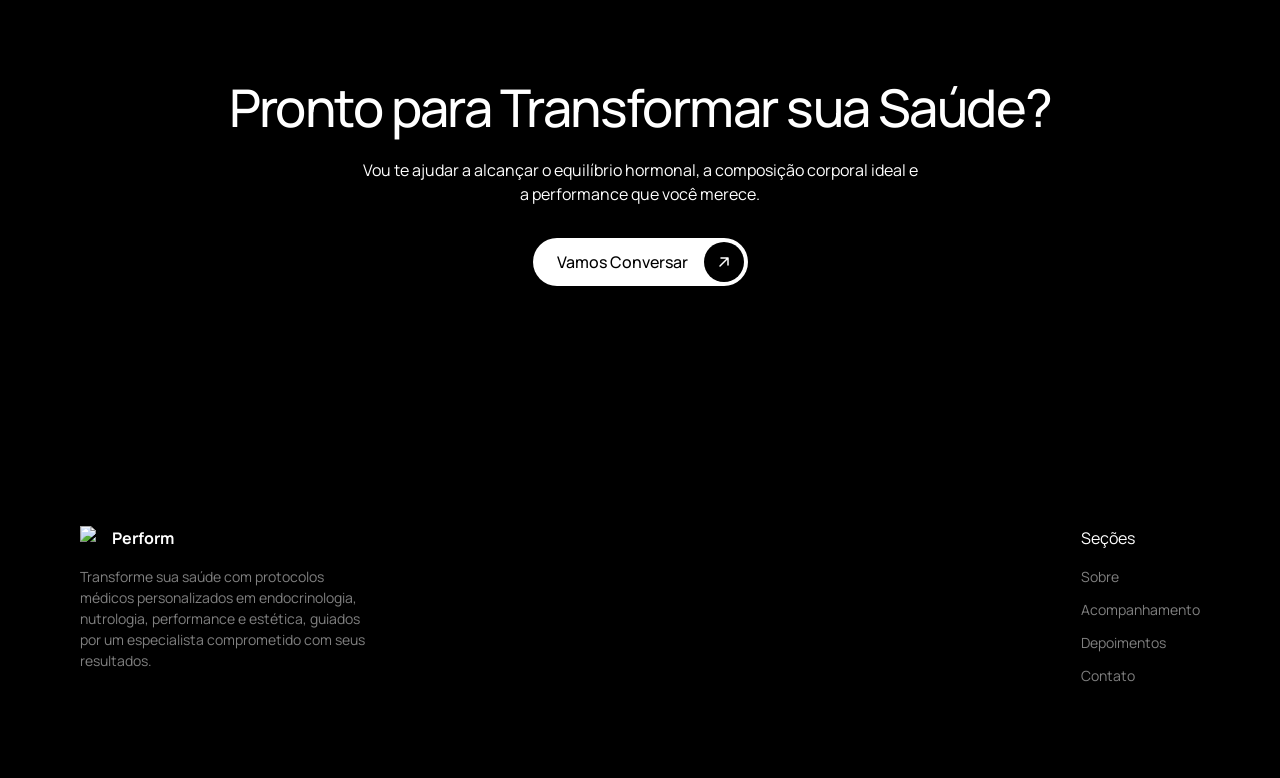
==== commit 3add504d: "Remove social media links from footer Co-Authored-By: Claude Opus 4.6 <noreply@anthropic.com>" ====
--- a/contact.html
+++ b/contact.html
@@ -178,12 +178,6 @@
         <a href="/#reviews">Depoimentos</a>
         <a href="/contact#hero">Contato</a>
       </div>
-      <div class="footer-col">
-        <h4>Redes Sociais</h4>
-        <a href="https://x.com" target="_blank">Twitter</a>
-        <a href="https://instagram.com" target="_blank">Instagram</a>
-        <a href="https://tiktok.com" target="_blank">TikTok</a>
-      </div>
     </div>
   </div>
 </footer>
